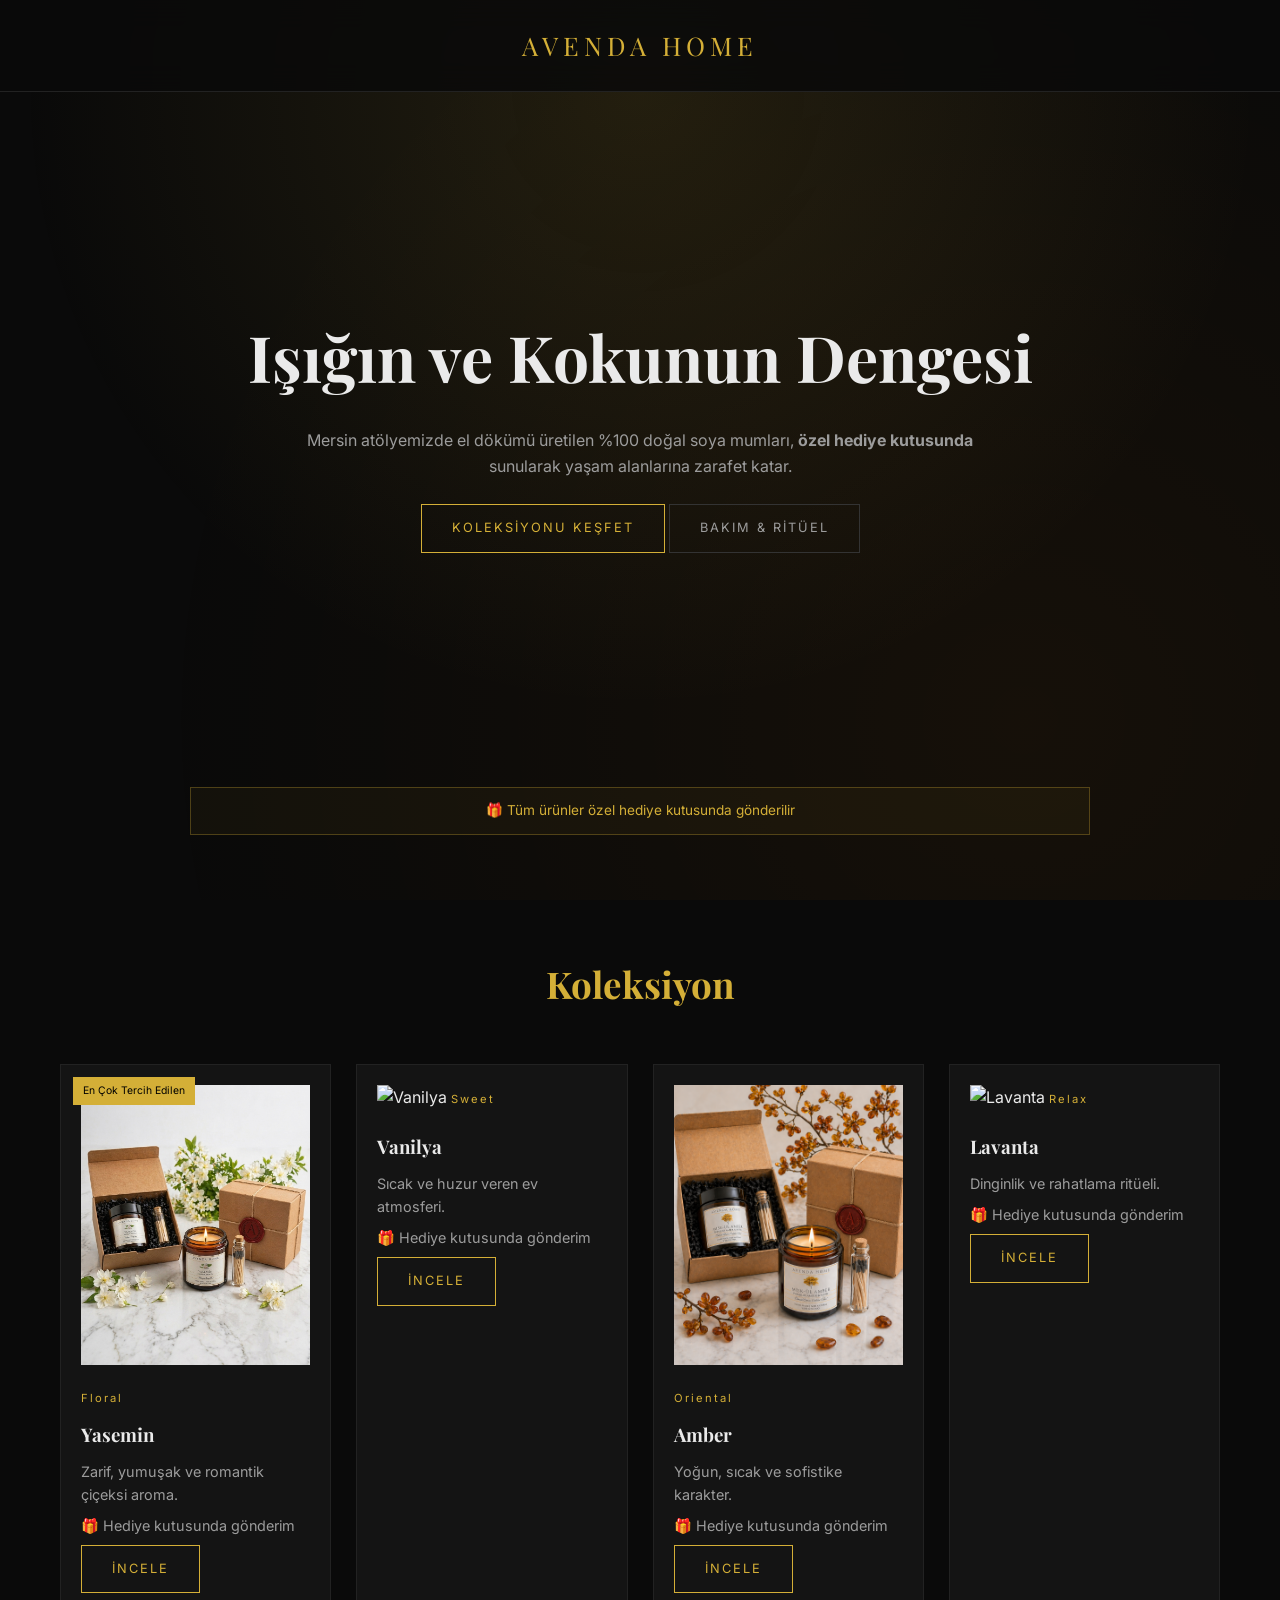
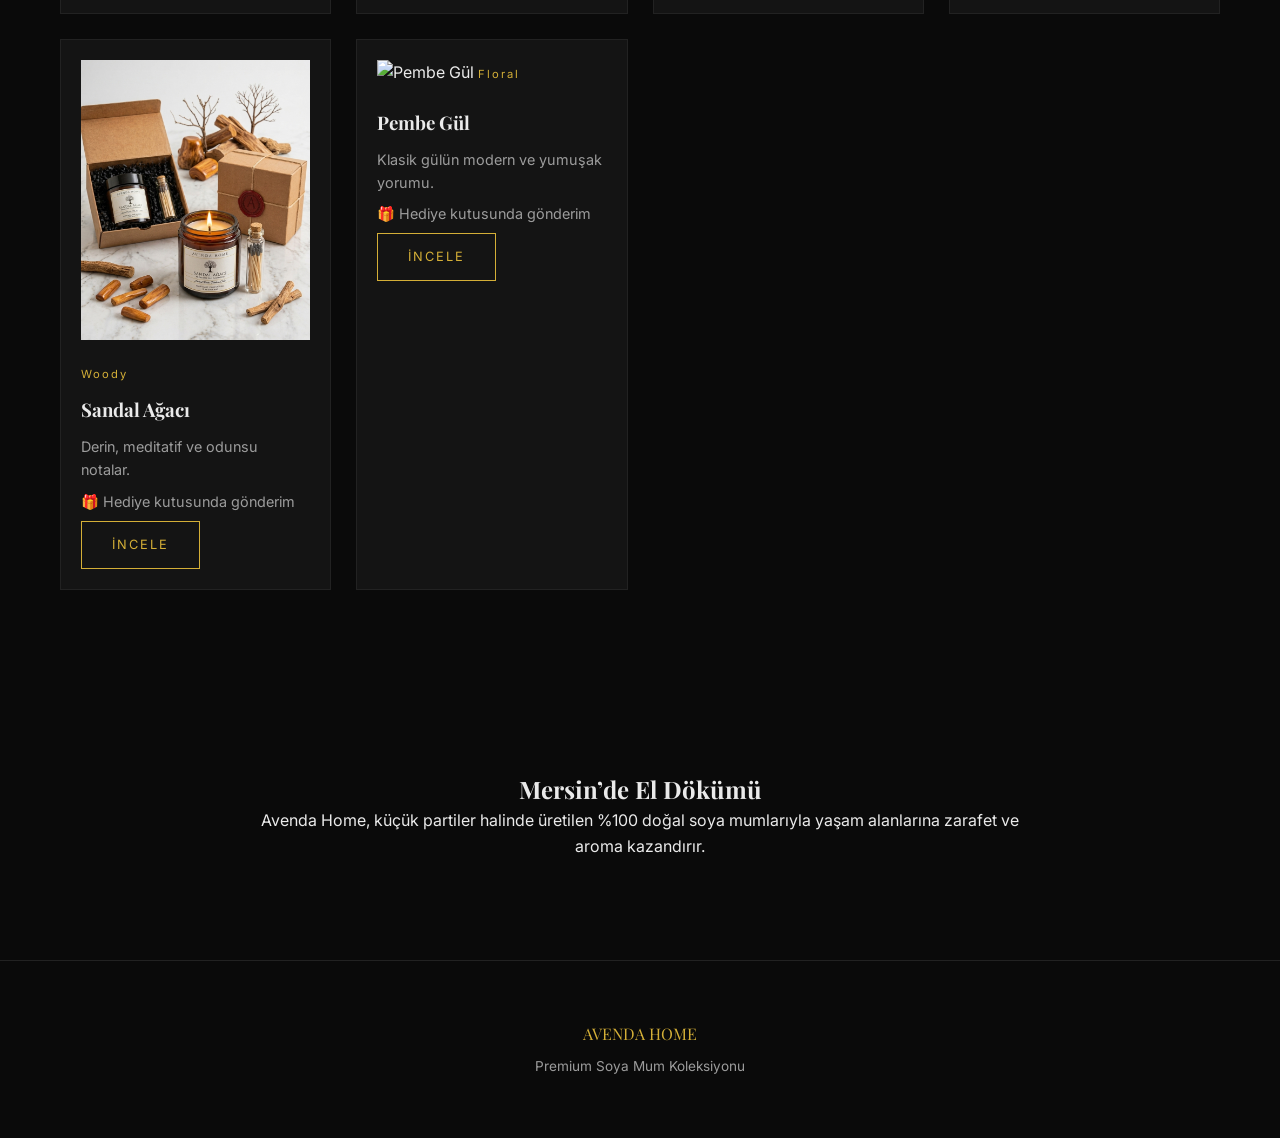
==== index.html @ 084f5bf3 "Update index.html" ====
<!DOCTYPE html>
<html lang="tr">
<head>
    <meta charset="UTF-8">
    <meta name="viewport" content="width=device-width, initial-scale=1.0">
    <title>Avenda Home | Premium Soya Mumları</title>

    <link href="https://fonts.googleapis.com/css2?family=Playfair+Display:wght@700&family=Inter:wght@300;400;600&display=swap" rel="stylesheet">
    <link rel="stylesheet" href="style.css">
</head>

<body>

<!-- NAV -->
<nav>
    <a href="index.html" class="logo">AVENDA HOME</a>
</nav>

<!-- HERO -->
<header class="hero">
    <div class="hero-content">

        <h1>Işığın ve Kokunun Dengesi</h1>

        <p>
            Mersin atölyemizde el dökümü üretilen %100 doğal soya mumları,
            <strong>özel hediye kutusunda</strong> sunularak yaşam alanlarına zarafet katar.
        </p>

        <div class="hero-actions">

            <a href="#koleksiyon" class="btn btn-primary">
                Koleksiyonu Keşfet
            </a>

            <a href="bakim.html" class="btn btn-secondary">
                Bakım & Ritüel
            </a>

        </div>

    </div>
</header>

<!-- HEDİYE BİLGİ -->
<div class="gift-banner">
    🎁 Tüm ürünler özel hediye kutusunda gönderilir
</div>

<!-- KOLEKSİYON -->
<section class="products" id="koleksiyon">

    <h2 class="section-title">Koleksiyon</h2>

    <div class="product-grid">

          <!-- YASEMİN (SADECE BADGE) -->
        <div class="product-card" style="position: relative;">
            <div class="badge">En Çok Tercih Edilen</div>

            <img src="images/yasemin.png" class="product-img" alt="Yasemin">
            <span class="note">Floral</span>

            <h3>Yasemin</h3>
            <p>Zarif, yumuşak ve romantik çiçeksi aroma.</p>

            <p class="gift-note">🎁 Hediye kutusunda gönderim</p>

            <a target="_blank"
               href="https://www.trendyol.com/avenda-home/yasemin-kokulu-100-dogal-soya-aromaterapi-mum-premium-amber-cam-kavanoz-hediye-kutulu-100-cc-p-1137941712"
               class="btn btn-primary">
               İncele
            </a>
        </div>
        
        <!-- VANİLYA -->
        <div class="product-card">
            <img src="images/vanilya.png" class="product-img" alt="Vanilya">
            <span class="note">Sweet</span>
            <h3>Vanilya</h3>
            <p>Sıcak ve huzur veren ev atmosferi.</p>
            <p class="gift-note">🎁 Hediye kutusunda gönderim</p>
            <a target="_blank" href="https://www.trendyol.com/avenda-home/vanilya-kokulu-100-dogal-soya-aromaterapi-mum-premium-amber-cam-kavanoz-hediye-kutulu-100-cc-p-1137941725" class="btn btn-primary">İncele</a>
        </div>

        <!-- AMBER -->
        <div class="product-card">
            <img src="images/amber.png" class="product-img" alt="Amber">
            <span class="note">Oriental</span>
            <h3>Amber</h3>
            <p>Yoğun, sıcak ve sofistike karakter.</p>
            <p class="gift-note">🎁 Hediye kutusunda gönderim</p>
            <a target="_blank" href="https://www.trendyol.com/avenda-home/amber-kokulu-100-dogal-soya-aromaterapi-mum-premium-amber-cam-kavanoz-hediye-kutulu-100-cc-p-1137941719" class="btn btn-primary">İncele</a>
        </div>

        <!-- LAVANTA -->
        <div class="product-card">
            <img src="images/lavanta.png" class="product-img" alt="Lavanta">
            <span class="note">Relax</span>
            <h3>Lavanta</h3>
            <p>Dinginlik ve rahatlama ritüeli.</p>
            <p class="gift-note">🎁 Hediye kutusunda gönderim</p>
            <a target="_blank" href="https://www.trendyol.com/avenda-home/lavanta-kokulu-100-dogal-soya-aromaterapi-mum-premium-amber-cam-kavanoz-hediye-kutulu-100-cc-p-1137941675" class="btn btn-primary">İncele</a>
        </div>

        <!-- SANDAL -->
        <div class="product-card">
            <img src="images/sandal.png" class="product-img" alt="Sandal Ağacı">
            <span class="note">Woody</span>
            <h3>Sandal Ağacı</h3>
            <p>Derin, meditatif ve odunsu notalar.</p>
            <p class="gift-note">🎁 Hediye kutusunda gönderim</p>
            <a target="_blank" href="https://www.trendyol.com/avenda-home/sandal-agaci-kokulu-100-dogal-soya-aromaterapi-mum-premium-amber-cam-kavanoz-hediye-kutulu-100cc-p-1137941532?merchantId=1186583&boutiqueId=61" class="btn btn-primary">İncele</a>
        </div>

        <!-- PEMBE GÜL -->
        <div class="product-card">
            <img src="images/pembegul.png" class="product-img" alt="Pembe Gül">
            <span class="note">Floral</span>
            <h3>Pembe Gül</h3>
            <p>Klasik gülün modern ve yumuşak yorumu.</p>
            <p class="gift-note">🎁 Hediye kutusunda gönderim</p>
            <a target="_blank" href="https://www.trendyol.com/avenda-home/pembe-gul-kokulu-100-dogal-soya-aromaterapi-mum-premium-amber-cam-kavanoz-hediye-kutulu-100-cc-p-1137941658" class="btn btn-primary">İncele</a>
        </div>

      

    </div>
</section>

<!-- ABOUT -->
<section class="about">
    <h2>Mersin’de El Dökümü</h2>
    <p>
        Avenda Home, küçük partiler halinde üretilen %100 doğal soya mumlarıyla
        yaşam alanlarına zarafet ve aroma kazandırır.
    </p>
</section>

<!-- FOOTER -->
<footer>
    <span class="footer-logo">AVENDA HOME</span>
    <p class="footer-text">Premium Soya Mum Koleksiyonu</p>
</footer>

</body>
</html>
---- style.css ----
/* =====================
   ROOT THEME
===================== */
:root {
    --bg: #0a0a0a;
    --card-bg: #141414;
    --accent: #d4af37;
    --text: #eaeaea;
    --text-muted: #9c9c9c;
    --border: #222;
}

/* =====================
   RESET
===================== */
* {
    margin: 0;
    padding: 0;
    box-sizing: border-box;
}

html {
    scroll-behavior: smooth;
}

body {
    font-family: 'Inter', sans-serif;
    background: var(--bg);
    color: var(--text);
    line-height: 1.6;
}

/* =====================
   BACKGROUND GLOW (mum hissi)
===================== */
body::before {
    content: "";
    position: fixed;
    inset: 0;
    background:
        radial-gradient(circle at 50% 10%, rgba(212,175,55,0.12), transparent 60%),
        radial-gradient(circle at 80% 80%, rgba(255,140,0,0.05), transparent 70%);
    z-index: -1;
}

/* =====================
   NAV
===================== */
nav {
    padding: 25px;
    text-align: center;
    border-bottom: 1px solid var(--border);
    position: sticky;
    top: 0;
    background: rgba(10,10,10,0.85);
    backdrop-filter: blur(15px);
}

.logo {
    font-family: 'Playfair Display', serif;
    color: var(--accent);
    text-decoration: none;
    font-size: 1.6rem;
    letter-spacing: 5px;
}

/* =====================
   HERO
===================== */
.hero {
    min-height: 75vh;
    display: flex;
    align-items: center;
    justify-content: center;
    text-align: center;
    padding: 60px 20px;
}

.hero-content h1 {
    font-family: 'Playfair Display', serif;
    font-size: clamp(2.5rem, 6vw, 4rem);
    margin-bottom: 20px;
}

.hero-content p {
    max-width: 700px;
    margin: auto;
    color: var(--text-muted);
    margin-bottom: 25px;
}

/* =====================
   BUTTONS
===================== */
.btn {
    display: inline-block;
    padding: 13px 30px;
    border: 1px solid var(--accent);
    color: var(--accent);
    text-decoration: none;
    font-size: 0.8rem;
    letter-spacing: 2px;
    transition: 0.3s;
    text-transform: uppercase;
}

.btn:hover {
    background: var(--accent);
    color: #000;
}

.btn-secondary {
    border: 1px solid #333;
    color: var(--text-muted);
}

.btn-secondary:hover {
    border-color: var(--accent);
    color: var(--accent);
}

/* =====================
   GIFT BANNER
===================== */
.gift-banner {
    text-align: center;
    padding: 12px;
    margin: 20px auto 40px;
    max-width: 900px;
    border: 1px solid rgba(212,175,55,0.3);
    background: rgba(212,175,55,0.05);
    color: var(--accent);
    font-size: 0.85rem;
}

/* =====================
   PRODUCTS
===================== */
.products {
    max-width: 1200px;
    margin: auto;
    padding: 80px 20px;
}

.section-title {
    text-align: center;
    font-family: 'Playfair Display', serif;
    font-size: 2.3rem;
    color: var(--accent);
    margin-bottom: 50px;
}

.product-grid {
    display: grid;
    grid-template-columns: repeat(auto-fit, minmax(260px, 1fr));
    gap: 25px;
}

.product-card {
    background: var(--card-bg);
    border: 1px solid var(--border);
    padding: 20px;
    transition: 0.3s;
    position: relative;
}

.product-card:hover {
    transform: translateY(-6px);
    border-color: var(--accent);
}

.product-img {
    width: 100%;
    height: 280px;
    object-fit: cover;
    margin-bottom: 12px;
}

.badge {
    position: absolute;
    top: 12px;
    left: 12px;
    background: var(--accent);
    color: #000;
    font-size: 0.65rem;
    padding: 6px 10px;
}

/* =====================
   TEXT
===================== */
.note {
    font-size: 0.7rem;
    color: var(--accent);
    letter-spacing: 2px;
}

.product-card h3 {
    font-family: 'Playfair Display', serif;
    margin: 10px 0;
}

.product-card p {
    color: var(--text-muted);
    font-size: 0.9rem;
}

.gift-note {
    font-size: 0.75rem;
    color: var(--text-muted);
    margin: 8px 0;
}

/* =====================
   ABOUT
===================== */
.about {
    text-align: center;
    max-width: 800px;
    margin: 100px auto;
    padding: 0 20px;
}

.about h2 {
    font-family: 'Playfair Display', serif;
}

/* =====================
   FOOTER
===================== */
footer {
    text-align: center;
    padding: 60px 20px;
    border-top: 1px solid var(--border);
}

.footer-logo {
    color: var(--accent);
    font-family: 'Playfair Display', serif;
    display: block;
    margin-bottom: 10px;
}

.footer-text {
    color: var(--text-muted);
    font-size: 0.85rem;
}
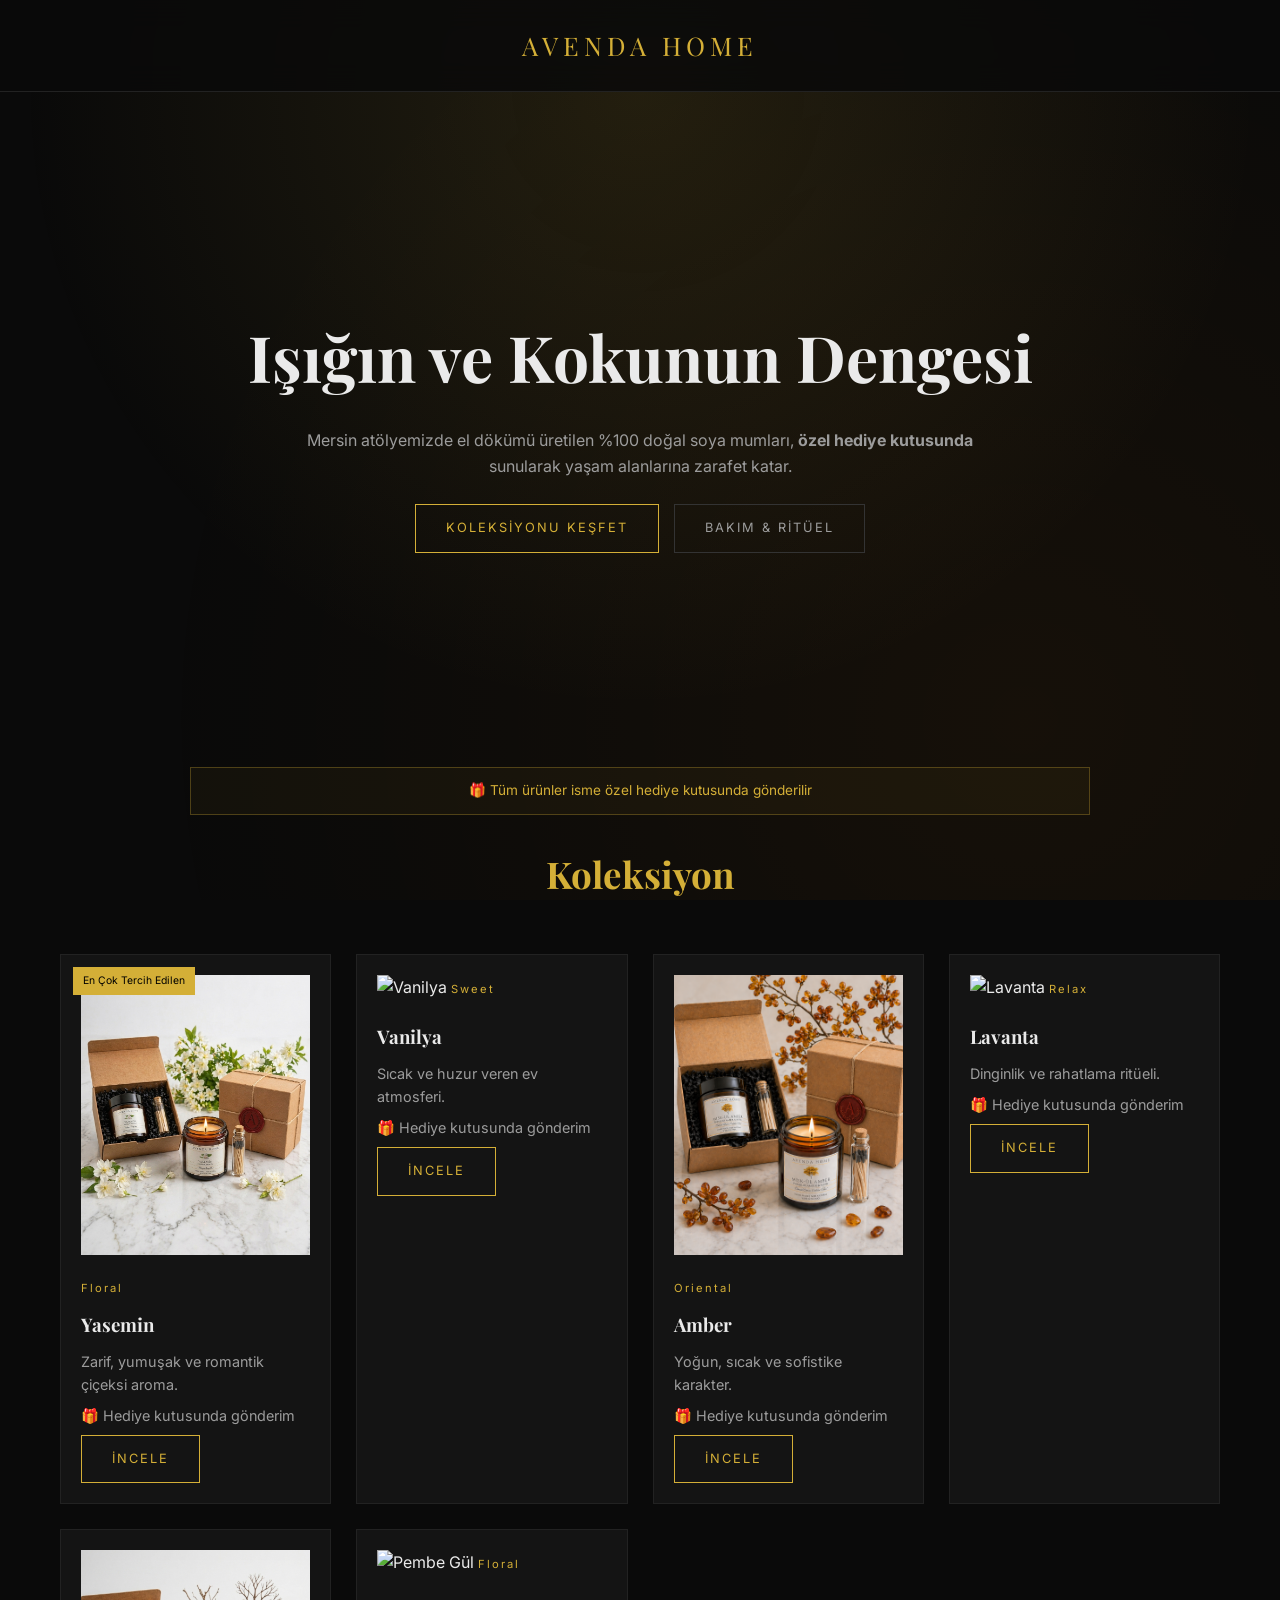
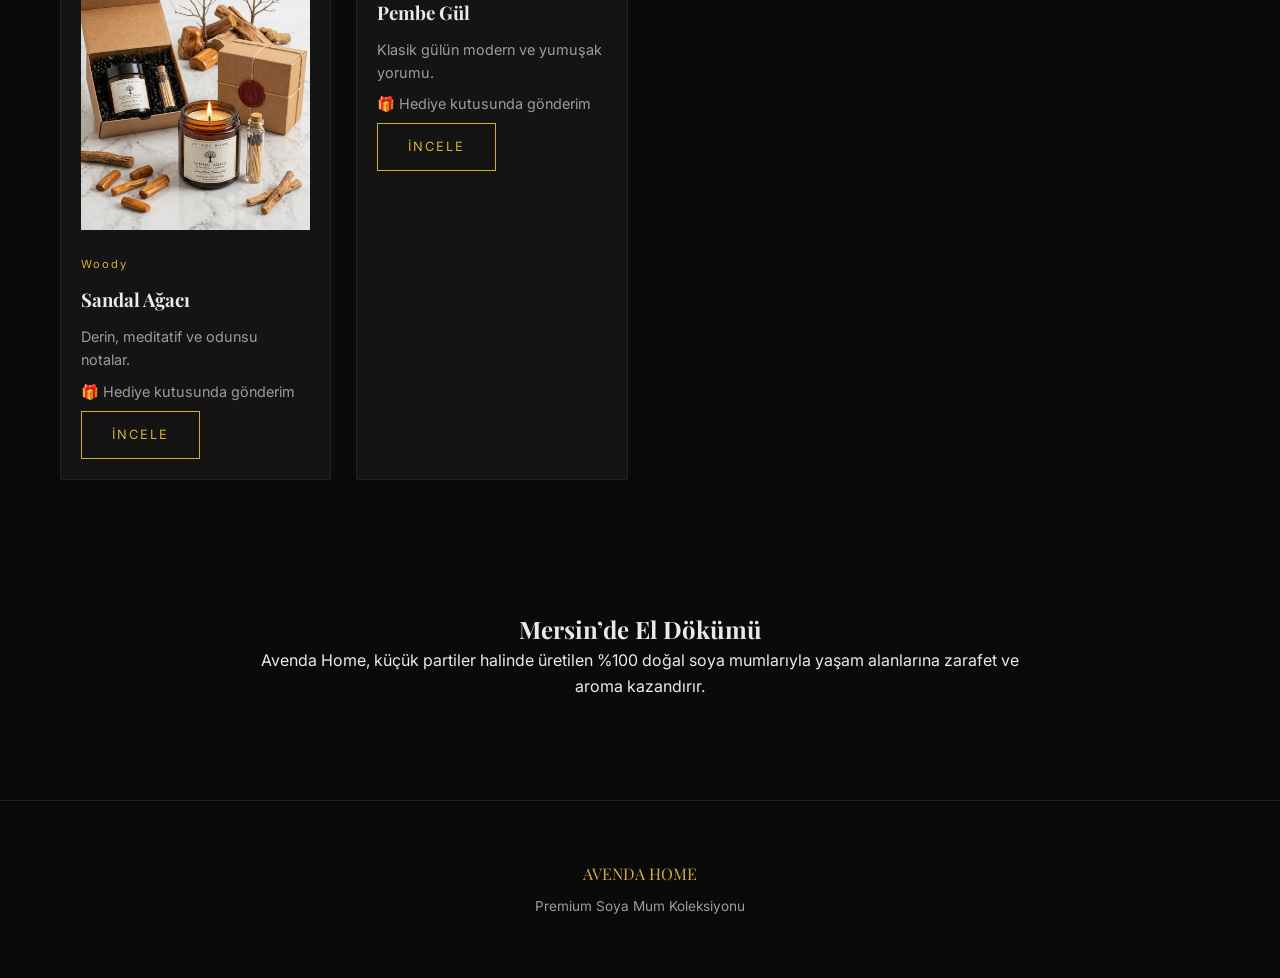
==== commit 386071f5: "update" ====
--- a/index.html
+++ b/index.html
@@ -44,7 +44,7 @@
 
 <!-- HEDİYE BİLGİ -->
 <div class="gift-banner">
-    🎁 Tüm ürünler özel hediye kutusunda gönderilir
+    🎁 Tüm ürünler isme özel hediye kutusunda gönderilir
 </div>
 
 <!-- KOLEKSİYON -->
@@ -72,7 +72,7 @@
                İncele
             </a>
         </div>
-        
+
         <!-- VANİLYA -->
         <div class="product-card">
             <img src="images/vanilya.png" class="product-img" alt="Vanilya">
--- a/style.css
+++ b/style.css
@@ -73,7 +73,7 @@
     align-items: center;
     justify-content: center;
     text-align: center;
-    padding: 60px 20px;
+    padding: 50px 20px;
 }
 
 .hero-content h1 {
@@ -125,7 +125,7 @@
 .gift-banner {
     text-align: center;
     padding: 12px;
-    margin: 20px auto 40px;
+    margin: 0px auto 0px;
     max-width: 900px;
     border: 1px solid rgba(212,175,55,0.3);
     background: rgba(212,175,55,0.05);
@@ -139,7 +139,7 @@
 .products {
     max-width: 1200px;
     margin: auto;
-    padding: 80px 20px;
+    padding: 30px 20px;
 }
 
 .section-title {
@@ -244,4 +244,11 @@
 .footer-text {
     color: var(--text-muted);
     font-size: 0.85rem;
+}
+
+.hero-actions {
+    display: flex;
+    gap: 15px;
+    justify-content: center;
+    flex-wrap: wrap;
 }
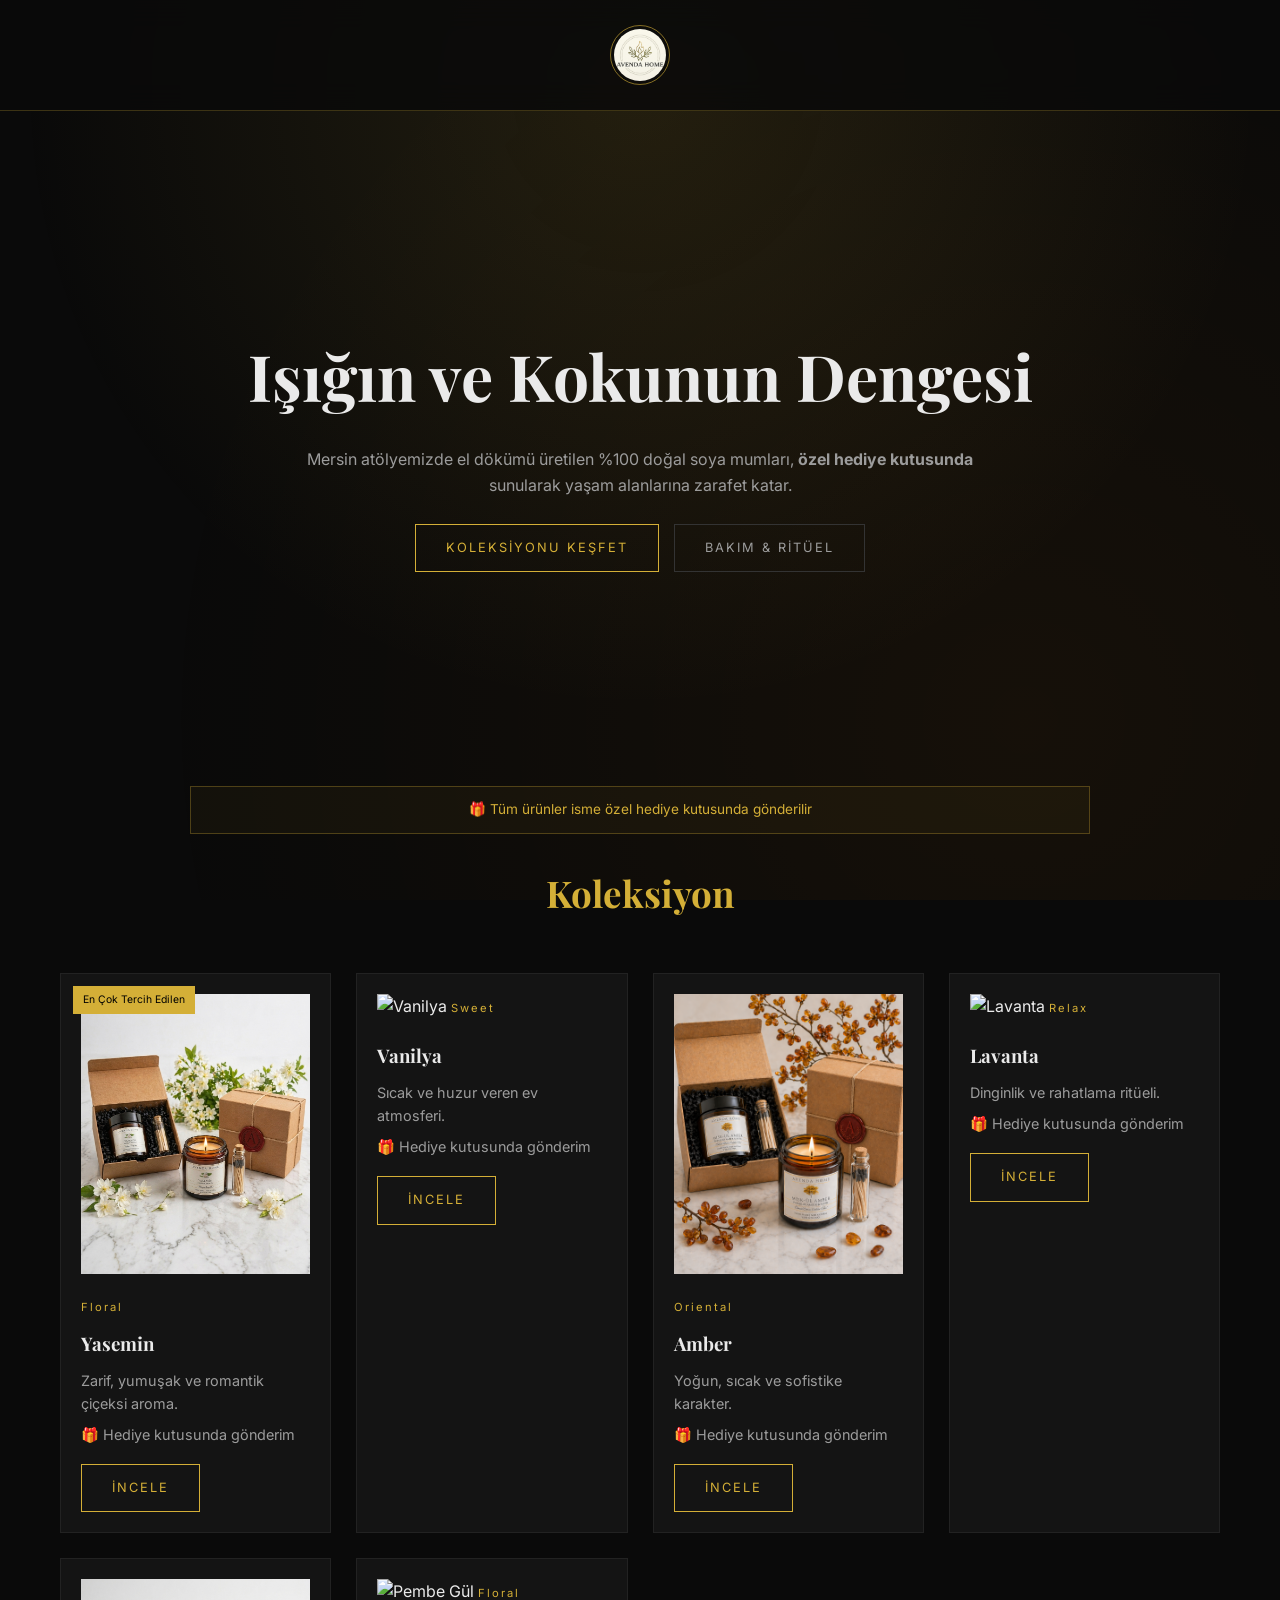
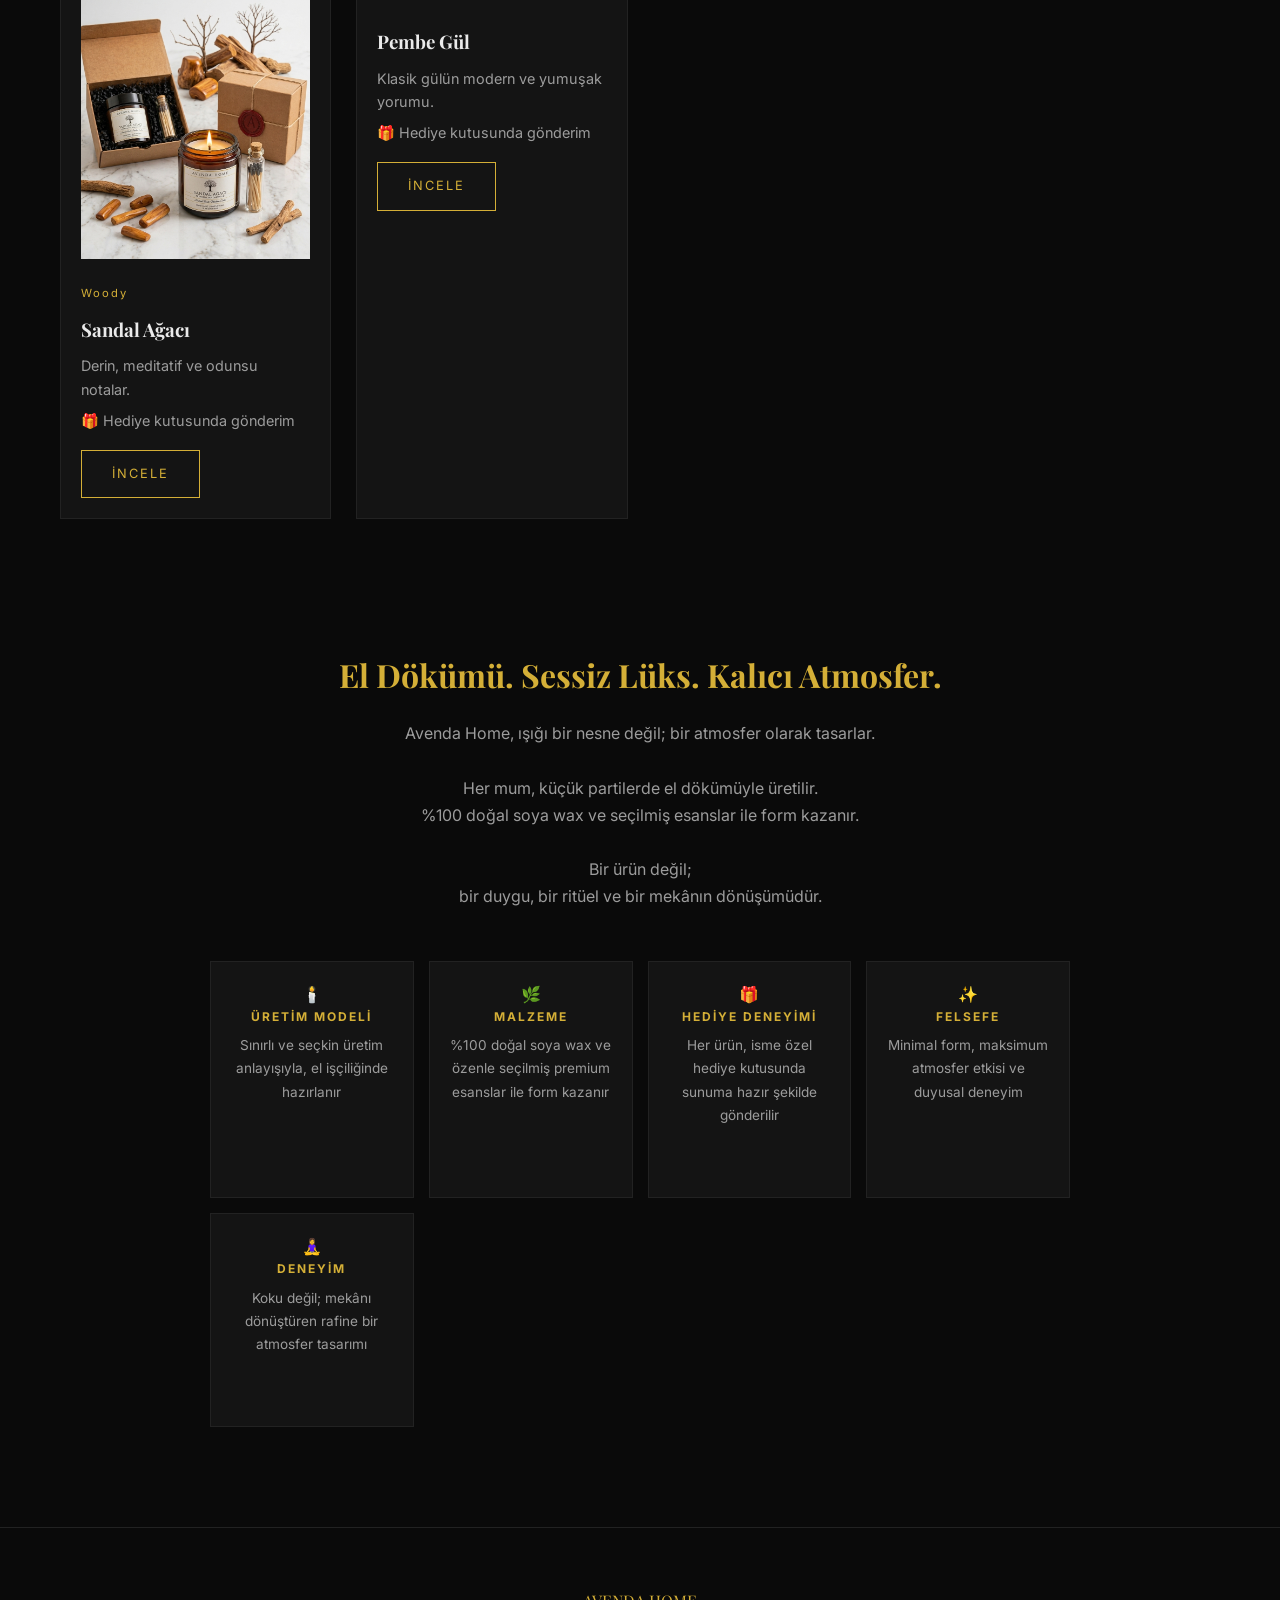
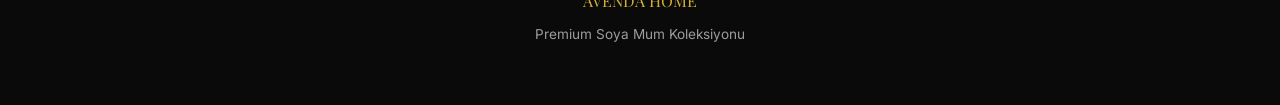
==== commit 9cb6e406: "update live" ====
--- a/index.html
+++ b/index.html
@@ -13,7 +13,9 @@
 
 <!-- NAV -->
 <nav>
-    <a href="index.html" class="logo">AVENDA HOME</a>
+ <a href="index.html" class="logo">
+        <img src="images/logo.png" alt="Avenda Home" class="logo-img">
+    </a>
 </nav>
 
 <!-- HERO -->
@@ -130,11 +132,57 @@
 
 <!-- ABOUT -->
 <section class="about">
-    <h2>Mersin’de El Dökümü</h2>
-    <p>
-        Avenda Home, küçük partiler halinde üretilen %100 doğal soya mumlarıyla
-        yaşam alanlarına zarafet ve aroma kazandırır.
-    </p>
+
+ <h2>El Dökümü. Sessiz Lüks. Kalıcı Atmosfer.</h2>
+
+<p>
+    Avenda Home, ışığı bir nesne değil; bir atmosfer olarak tasarlar.<br><br>
+
+    Her mum, küçük partilerde el dökümüyle üretilir.<br>
+    %100 doğal soya wax ve seçilmiş esanslar ile form kazanır.<br><br>
+
+    Bir ürün değil;<br>
+    bir duygu, bir ritüel ve bir mekânın dönüşümüdür.
+</p>
+
+
+        
+
+    <!-- WIDGET GRID -->
+  <div class="info-grid">
+
+    <div class="info-card">
+        <span class="icon">🕯️</span>
+        <h3>Üretim Modeli</h3>
+        <p>Sınırlı ve seçkin üretim anlayışıyla, el işçiliğinde hazırlanır</p>
+    </div>
+
+    <div class="info-card">
+        <span class="icon">🌿</span>
+        <h3>Malzeme</h3>
+        <p>%100 doğal soya wax ve özenle seçilmiş premium esanslar ile form kazanır</p>
+    </div>
+
+    <div class="info-card">
+        <span class="icon">🎁</span>
+        <h3>Hediye Deneyimi</h3>
+        <p>Her ürün, isme özel hediye kutusunda sunuma hazır şekilde gönderilir</p>
+    </div>
+
+    <div class="info-card">
+        <span class="icon">✨</span>
+        <h3>Felsefe</h3>
+        <p>Minimal form, maksimum atmosfer etkisi ve duyusal deneyim</p>
+    </div>
+
+    <div class="info-card">
+        <span class="icon">🧘‍♀️</span>
+        <h3>Deneyim</h3>
+        <p>Koku değil; mekânı dönüştüren rafine bir atmosfer tasarımı</p>
+    </div>
+
+</div>
+
 </section>
 
 <!-- FOOTER -->
--- a/style.css
+++ b/style.css
@@ -47,21 +47,43 @@
    NAV
 ===================== */
 nav {
+    display: flex;
+    justify-content: center;
+    align-items: center;
+
     padding: 25px;
-    text-align: center;
-    border-bottom: 1px solid var(--border);
+
+    border-bottom: 1px solid rgba(212,175,55,0.25); /* ALTIN ÇİZGİ */
     position: sticky;
     top: 0;
+
     background: rgba(10,10,10,0.85);
     backdrop-filter: blur(15px);
+    z-index: 1000;
 }
 
 .logo {
-    font-family: 'Playfair Display', serif;
-    color: var(--accent);
-    text-decoration: none;
-    font-size: 1.6rem;
-    letter-spacing: 5px;
+    display: flex;
+    justify-content: center;
+    align-items: center;
+}
+
+.logo-img {
+    width: 60px;
+    height: 60px;
+
+    border-radius: 50%;
+    object-fit: cover;
+
+    border: 1px solid rgba(212,175,55,0.6); /* ALTIN ÇERÇEVE */
+    padding: 3px; /* premium boşluk */
+
+    transition: 0.3s;
+}
+
+.logo-img:hover {
+    transform: scale(1.05);
+    box-shadow: 0 0 20px rgba(212,175,55,0.15);
 }
 
 /* =====================
@@ -209,6 +231,7 @@
     font-size: 0.75rem;
     color: var(--text-muted);
     margin: 8px 0;
+    padding-bottom: 10px;
 }
 
 /* =====================
@@ -216,13 +239,55 @@
 ===================== */
 .about {
     text-align: center;
-    max-width: 800px;
+    max-width: 900px;
     margin: 100px auto;
     padding: 0 20px;
 }
 
 .about h2 {
     font-family: 'Playfair Display', serif;
+    font-size: 2rem;
+    color: var(--accent);
+    margin-bottom: 20px;
+}
+
+.about p {
+    color: var(--text-muted);
+    max-width: 700px;
+    margin: 0 auto 50px;
+    line-height: 1.7;
+}
+
+/* WIDGET GRID */
+.info-grid {
+    display: grid;
+    grid-template-columns: repeat(auto-fit, minmax(180px, 1fr));
+    gap: 15px;
+}
+
+.info-card {
+    background: var(--card-bg);
+    border: 1px solid var(--border);
+    padding: 20px;
+    transition: 0.3s;
+}
+
+.info-card:hover {
+    border-color: var(--accent);
+    transform: translateY(-3px);
+}
+
+.info-card h3 {
+    font-size: 0.75rem;
+    color: var(--accent);
+    letter-spacing: 2px;
+    margin-bottom: 8px;
+    text-transform: uppercase;
+}
+
+.info-card p {
+    font-size: 0.85rem;
+    color: var(--text-muted);
 }
 
 /* =====================
@@ -251,4 +316,6 @@
     gap: 15px;
     justify-content: center;
     flex-wrap: wrap;
-}+}
+
+
